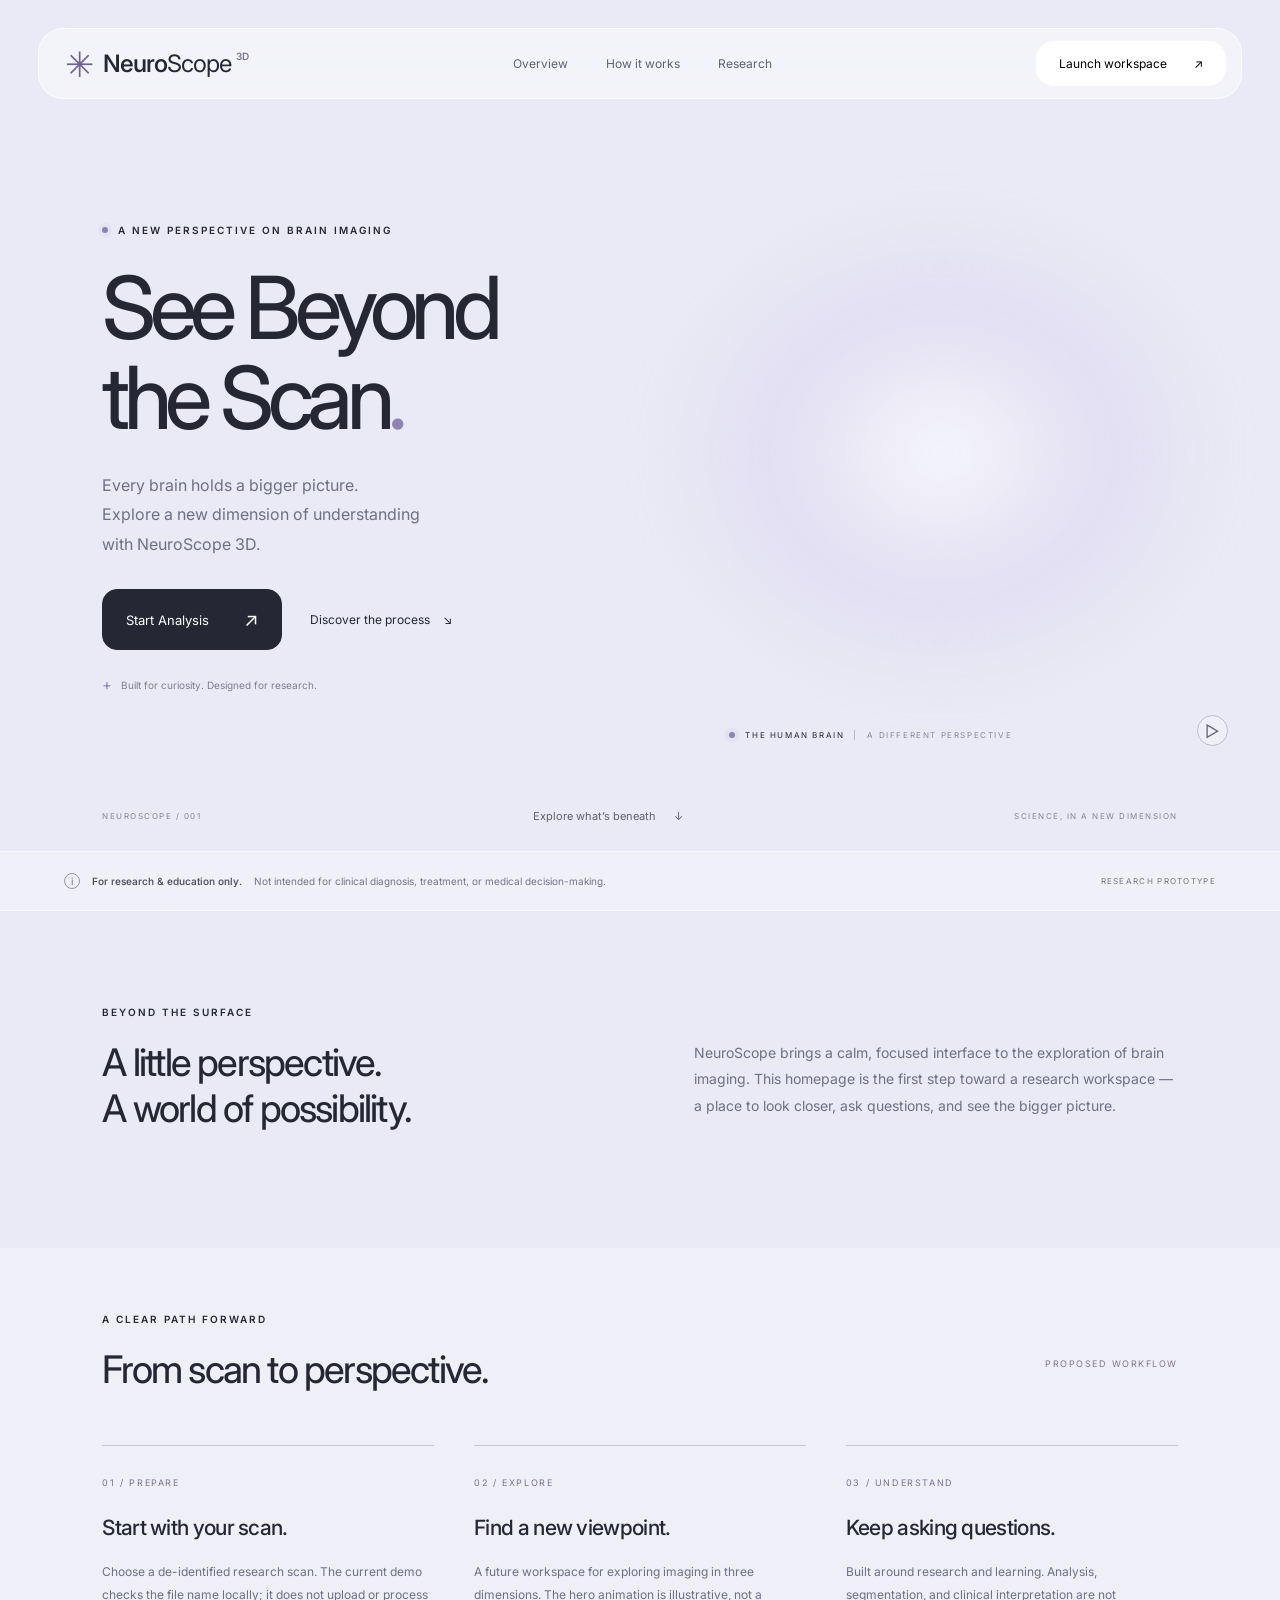
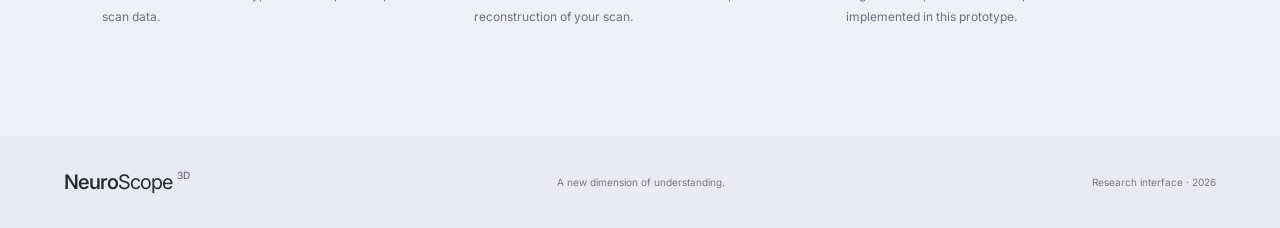
==== neuroscope/index.html @ 4d8c2d8d "Add files via upload" ====
<!doctype html>
<html lang="en">
<head><meta charset="utf-8"><meta name="viewport" content="width=device-width,initial-scale=1"><meta name="theme-color" content="#e9eaf5"><meta name="description" content="NeuroScope 3D — a new perspective on brain imaging. Research interface prototype."><title>NeuroScope 3D — See Beyond the Scan.</title><link rel="stylesheet" href="styles.css"></head>
<body>
<a class="skip" href="#main">Skip to content</a>
<header class="navbar"><a class="brand" href="#" aria-label="NeuroScope 3D home"><span class="brand-icon">✳</span>Neuro<span>Scope</span><sup>3D</sup></a><button class="menu" aria-expanded="false" aria-controls="navigation">Menu <span>☰</span></button><nav id="navigation" aria-label="Main navigation"><a href="#about">Overview</a><a href="#workflow">How it works</a><a href="#research">Research</a></nav><button class="nav-cta" data-start>Launch workspace <span>↗</span></button></header>
<main id="main">
<section class="hero" aria-labelledby="hero-title">
<div class="hero-copy"><div class="eyebrow"><span class="dot"></span> A NEW PERSPECTIVE ON BRAIN IMAGING</div><h1 id="hero-title">See Beyond<br>the Scan<span class="period">.</span></h1><p>Every brain holds a bigger picture.<br>Explore a new dimension of understanding<br class="desktop"> with NeuroScope 3D.</p><div class="actions"><button class="primary" data-start>Start Analysis <span>↗</span></button><a class="text-link" href="#workflow">Discover the process <span>↘</span></a></div><div class="hero-note"><span class="mini-cross">+</span> Built for curiosity. Designed for research.</div></div>
<div class="brain-stage"><div class="halo"></div><video id="brain" autoplay muted loop playsinline preload="auto" aria-label="Animated translucent anatomical brain visualization"><source src="assets/brain-cropped.mp4" type="video/mp4"></video><div class="visual-label"><span class="dot"></span> THE HUMAN BRAIN <span class="label-muted">A DIFFERENT PERSPECTIVE</span></div><button id="motion" class="motion" aria-label="Pause brain animation">Ⅱ</button><p id="video-error" hidden>Brain visualization unavailable.</p></div>
<div class="hero-bottom"><span>NEUROSCOPE / 001</span><a href="#about">Explore what’s beneath <span>↓</span></a><span>SCIENCE, IN A NEW DIMENSION</span></div>
</section>
<aside class="disclaimer" id="research"><span class="info">i</span><strong>For research & education only.</strong><span>Not intended for clinical diagnosis, treatment, or medical decision-making.</span><span class="research-tag">RESEARCH PROTOTYPE</span></aside>
<section class="about section" id="about"><div><div class="eyebrow">BEYOND THE SURFACE</div><h2>A little perspective.<br>A world of possibility.</h2></div><p>NeuroScope brings a calm, focused interface to the exploration of brain imaging. This homepage is the first step toward a research workspace — a place to look closer, ask questions, and see the bigger picture.</p></section>
<section class="section workflow" id="workflow"><div class="section-heading"><div><div class="eyebrow">A CLEAR PATH FORWARD</div><h2>From scan to perspective.</h2></div><span class="prototype-label">PROPOSED WORKFLOW</span></div><div class="steps"><article><span>01 / PREPARE</span><h3>Start with your scan.</h3><p>Choose a de-identified research scan. The current demo checks the file name locally; it does not upload or process scan data.</p></article><article><span>02 / EXPLORE</span><h3>Find a new viewpoint.</h3><p>A future workspace for exploring imaging in three dimensions. The hero animation is illustrative, not a reconstruction of your scan.</p></article><article><span>03 / UNDERSTAND</span><h3>Keep asking questions.</h3><p>Built around research and learning. Analysis, segmentation, and clinical interpretation are not implemented in this prototype.</p></article></div></section>
</main><footer><a class="brand" href="#">Neuro<span>Scope</span><sup>3D</sup></a><span>A new dimension of understanding.</span><span>Research interface · 2026</span></footer>
<dialog id="workspace" aria-labelledby="dialog-title"><button class="close" aria-label="Close workspace">×</button><div class="eyebrow">RESEARCH WORKSPACE / PREVIEW</div><h2 id="dialog-title">Begin with a new perspective.</h2><p>This is an interface demo. Files stay on your device. No scan analysis or medical results are generated.</p><label class="file-zone" for="scan"><span class="upload-icon">↑</span><strong>Choose a research scan</strong><span>NIfTI (.nii, .nii.gz) or DICOM (.dcm)</span><input id="scan" type="file" accept=".nii,.gz,.dcm"></label><p id="file-status" role="status">Use de-identified research data only.</p><button class="primary done">Back to exploring <span>↗</span></button></dialog>
<script src="app.js"></script></body></html>
---- neuroscope/styles.css ----
@import url('https://fonts.googleapis.com/css2?family=Inter:wght@400;450;500;550;600;650;700&display=swap');
:root{font-family:Inter,Arial,sans-serif;color:#252735;background:#e9eaf5;font-synthesis:none;--ink:#252735;--muted:#6e7084;--purple:#7770af}*{box-sizing:border-box}html{scroll-behavior:smooth;scroll-padding-top:110px}body{margin:0}button,a,input{-webkit-tap-highlight-color:transparent}button,a{touch-action:manipulation}a{color:inherit;text-decoration:none}button{font:inherit;cursor:pointer}button:focus-visible,a:focus-visible,input:focus-visible{outline:3px solid #7465ba;outline-offset:5px}.navbar{position:relative;z-index:3;margin:28px 3%;padding:12px 15px 12px 26px;border:1px solid #ffffffb3;border-radius:25px;display:flex;align-items:center;gap:25px;background:#ffffff70;backdrop-filter:blur(20px)}.brand{display:flex;align-items:center;font-size:24px;font-weight:550;letter-spacing:-1px;white-space:nowrap}.brand>span:not(.brand-icon){font-weight:400}.brand sup{font-size:10px;letter-spacing:0;margin:-15px 0 0 5px;color:#77708e}.brand-icon{font-size:35px;margin-right:10px;font-weight:400;color:#70658f}.navbar nav{display:flex;gap:38px;margin:auto;font-size:12px;color:#606172}.navbar nav a:hover,.text-link:hover{color:#6c55b0}.nav-cta{background:#fff;border:0;padding:15px 23px;border-radius:18px;font-size:12px}.nav-cta span{margin-left:24px}.menu{display:none}.hero{min-height:650px;height:calc(100svh - 176px);max-height:950px;position:relative;display:flex;align-items:center;padding:0 8%;isolation:isolate;overflow:hidden}.hero-copy{width:53%;position:relative;z-index:2;padding-bottom:60px;pointer-events:none}.hero-copy a,.hero-copy button{pointer-events:auto}.eyebrow{font-size:10px;font-weight:600;letter-spacing:2px;display:flex;align-items:center;gap:10px}.dot{width:6px;height:6px;display:inline-block;flex-shrink:0;background:#8b82b4;border-radius:50%;box-shadow:0 0 0 4px #9386bd12}h1{font-weight:450;font-size:clamp(60px,6.8vw,112px);letter-spacing:-.075em;line-height:1.04;margin:27px 0}.period{color:#8f83b3}.hero-copy>p{font-size:16px;line-height:1.85;color:var(--muted);margin:0 0 30px}.actions{display:flex;align-items:center;gap:28px}.primary{display:inline-flex;justify-content:space-between;align-items:center;gap:35px;background:var(--ink);color:#fff;border:1px solid var(--ink);border-radius:15px;padding:18px 23px;font-size:13px;transition:transform .2s,background .2s}.primary:hover{background:#49415d;transform:translateY(-2px)}.primary span{font-size:19px}.text-link{font-size:12px}.text-link span{margin-left:10px}.hero-note{display:flex;gap:9px;align-items:center;margin-top:25px;font-size:10px;color:#7e7d91}.mini-cross{color:#8e83b1;font-size:15px}.brain-stage{position:absolute;right:-3%;top:0;width:59%;height:90%;display:grid;place-items:center;z-index:0}.halo{position:absolute;width:75%;height:75%;border-radius:50%;background:radial-gradient(ellipse,#fff9 0,#d7ccef66 42%,transparent 70%);filter:blur(25px)}video{position:relative;width:100%;height:100%;object-fit:contain;mix-blend-mode:multiply;mask-image:radial-gradient(ellipse,black 45%,#000e 62%,transparent 76%)}.visual-label{position:absolute;bottom:6%;left:22%;display:flex;align-items:center;gap:10px;font-size:8px;letter-spacing:1.6px}.label-muted{color:#8a879d;border-left:1px solid #bcb8cd;padding-left:12px}.motion{position:absolute;right:12%;bottom:5%;border:1px solid #bdb9cf;border-radius:50%;width:31px;height:31px;background:#ffffff45;color:#656175}.hero-bottom{position:absolute;bottom:28px;left:8%;right:8%;display:flex;align-items:center;justify-content:space-between;font-size:8px;letter-spacing:1.5px;color:#858397}.hero-bottom a{letter-spacing:0;font-size:11px;color:#626071}.hero-bottom a span{margin-left:15px}.disclaimer{display:flex;justify-content:center;align-items:center;gap:12px;background:#ffffff48;border-top:1px solid #fff9;border-bottom:1px solid #ffffff70;padding:21px 5%;font-size:10px;color:#777486}.disclaimer strong{font-weight:550;color:#504d62}.info{border:1px solid #9a95ac;width:16px;height:16px;border-radius:50%;display:grid;place-items:center;font-size:10px}.research-tag{font-size:8px;letter-spacing:1.3px;margin-left:auto}.section{padding:95px 8%;scroll-margin-top:15px}.about{display:grid;grid-template-columns:1fr 1fr;gap:10%;align-items:center}.section h2{font-size:38px;font-weight:450;line-height:1.2;letter-spacing:-1.8px;margin:22px 0}.section p{font-size:14px;line-height:1.9;color:var(--muted);max-width:490px}.workflow{background:#ffffff38;padding-top:65px}.section-heading{display:flex;align-items:center;justify-content:space-between}.prototype-label{font-size:9px;letter-spacing:1.5px;color:#81768e}.steps{display:grid;grid-template-columns:repeat(3,1fr);gap:40px;margin-top:30px}.steps article{border-top:1px solid #c9c6d7;padding-top:24px}.steps article>span{font-size:9px;letter-spacing:1.6px;color:#7b718f}.steps h3{font-weight:500;font-size:21px;letter-spacing:-.7px;margin-top:25px}.steps p{font-size:12px}footer{padding:34px 5%;display:flex;align-items:center;justify-content:space-between;color:#7b768b;font-size:10px}footer .brand{font-size:20px;color:var(--ink)}dialog{width:min(520px,90vw);padding:42px;border:1px solid white;border-radius:25px;background:#f0eff7;color:var(--ink);box-shadow:0 30px 120px #28203840}dialog::backdrop{background:#29233760;backdrop-filter:blur(8px)}dialog h2{font-size:34px;font-weight:450;letter-spacing:-1.5px}dialog p{font-size:13px;line-height:1.7;color:var(--muted)}.close{position:absolute;right:16px;top:12px;background:none;border:0;font-size:26px;color:var(--muted)}.file-zone{border:1px dashed #a8a0bc;border-radius:15px;padding:24px 15px;display:flex;align-items:center;flex-direction:column;gap:10px;font-size:12px;cursor:pointer;background:#ffffff50}.file-zone>span{font-size:10px;color:var(--muted)}.file-zone .upload-icon{font-size:28px}.file-zone input{max-width:100%;font-size:11px;margin-top:12px}.done{margin-top:12px}.skip{position:absolute;top:-100px;left:20px;z-index:10;background:white;padding:15px}.skip:focus{top:15px}
@media(min-width:1600px){.hero-copy{max-width:750px}}@media(max-width:1000px){.navbar nav{gap:20px}.hero{padding:0 6%;min-height:610px}.hero-copy{width:60%}h1{font-size:72px}.brain-stage{right:-15%;width:70%;opacity:.85}.actions{gap:16px}.research-tag{display:none}.hero-bottom{left:6%;right:6%}.visual-label{left:30%}.label-muted{display:none}}
@media(max-width:700px){.navbar{margin:16px 5%;padding:10px 17px;border-radius:20px;flex-wrap:wrap;gap:0}.brand{font-size:21px}.brand-icon{font-size:28px}.nav-cta{display:none}.menu{display:flex;gap:14px;margin-left:auto;background:none;border:0;font-size:12px;padding:10px 0}.navbar nav{display:none;width:100%;padding:23px 0 10px;justify-content:space-between}.navbar nav.open{display:flex}.hero{height:auto;min-height:870px;padding:35px 7% 380px;align-items:flex-start}.hero-copy{width:100%;padding:0}.eyebrow{font-size:8px;letter-spacing:1.5px}h1{font-size:clamp(56px,12vw,82px);margin:24px 0}.hero-copy>p{font-size:14px;line-height:1.8}.primary{padding:15px 20px;font-size:12px}.text-link{font-size:11px}.hero-note{font-size:9px;margin-top:19px}.brain-stage{top:auto;bottom:65px;right:-5%;width:110%;height:365px;opacity:1}.visual-label{bottom:0;left:26%}.motion{bottom:-5px;right:15%}.hero-bottom{bottom:20px}.hero-bottom>span:last-child{display:none}.hero-bottom>span{font-size:7px}.disclaimer{padding:19px 7%;flex-wrap:wrap;justify-content:flex-start;gap:8px;font-size:9px}.disclaimer>span:not(.info):not(.research-tag){width:100%;padding-left:24px;line-height:1.7}.section{padding:60px 7%}.about{grid-template-columns:1fr;gap:5px}.section h2{font-size:32px}.section-heading{display:block}.steps{grid-template-columns:1fr;gap:20px}.steps h3{margin:17px 0 8px}.steps p{margin-bottom:5px}footer{padding:30px 7%;flex-wrap:wrap;gap:22px}footer>span:last-child{width:100%}dialog{padding:35px 25px}dialog h2{font-size:30px}}
@media(prefers-reduced-motion:reduce){html{scroll-behavior:auto}*{transition:none!important}}
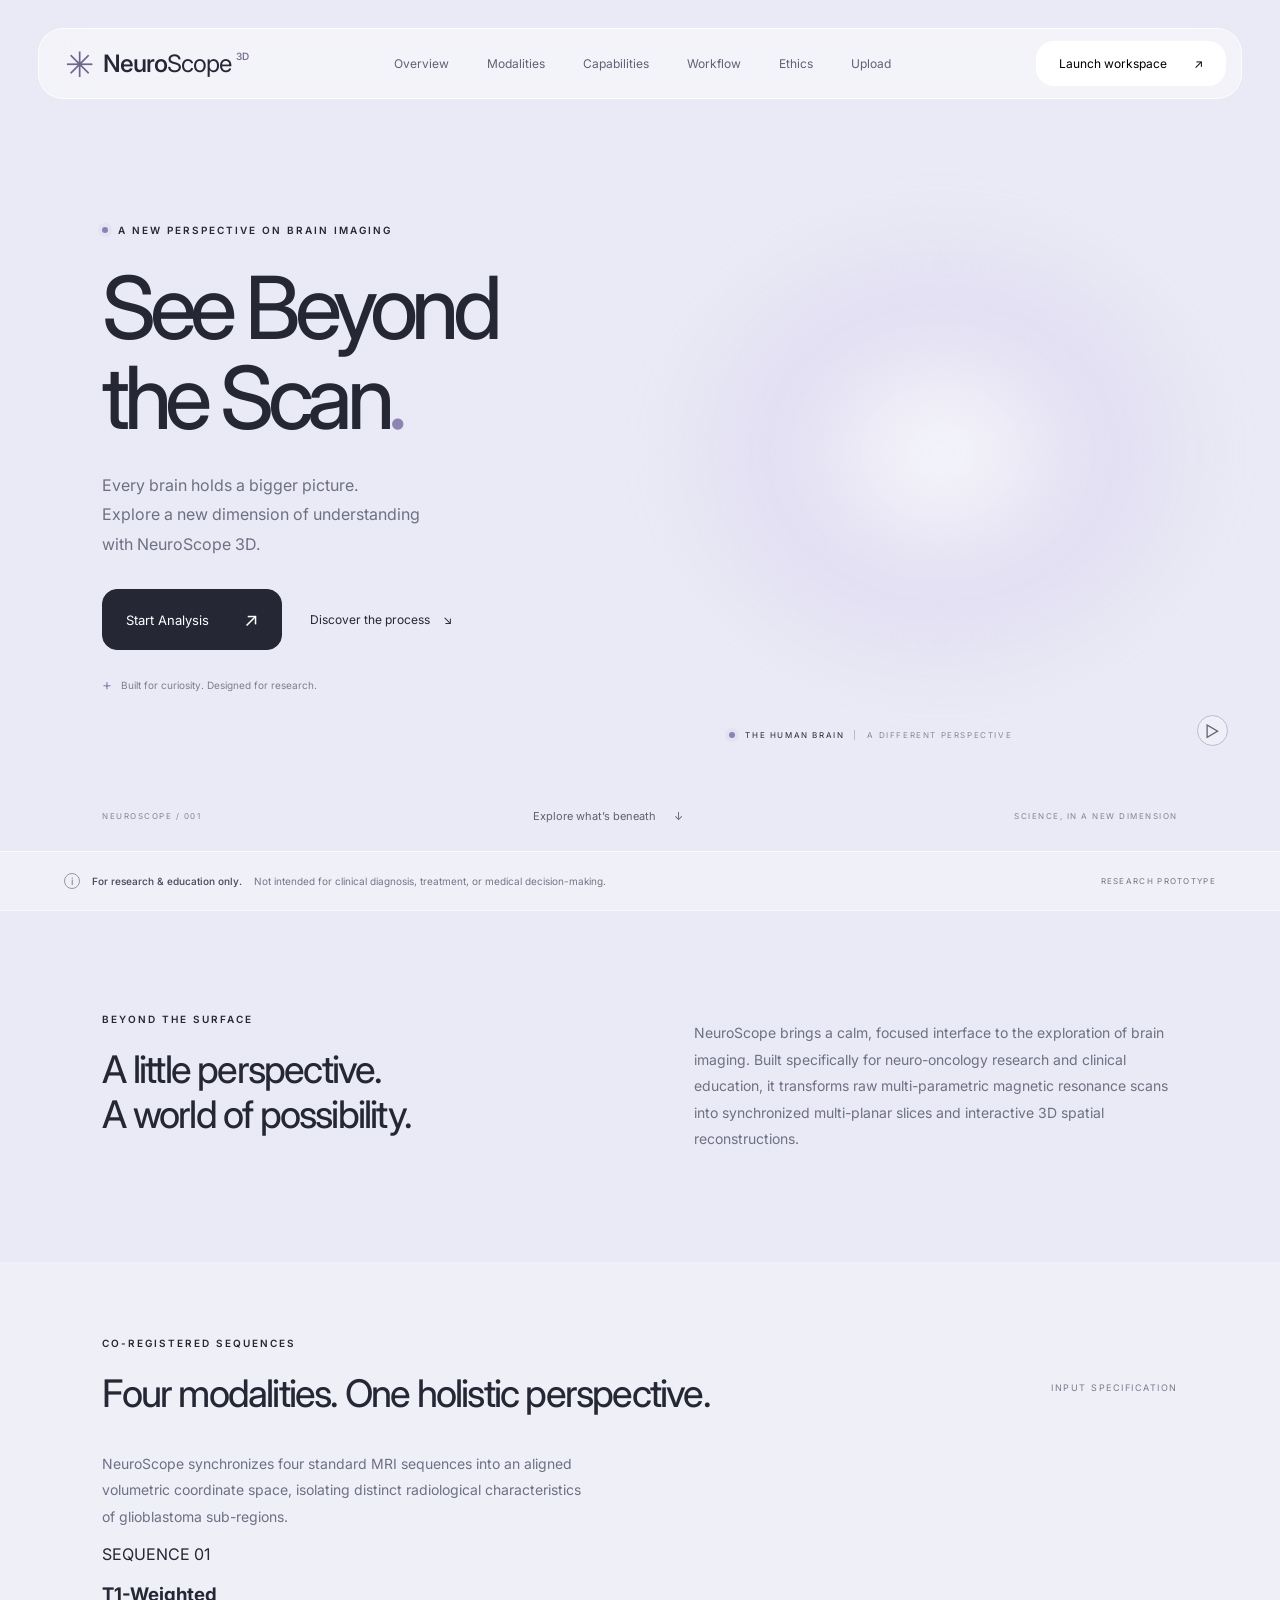
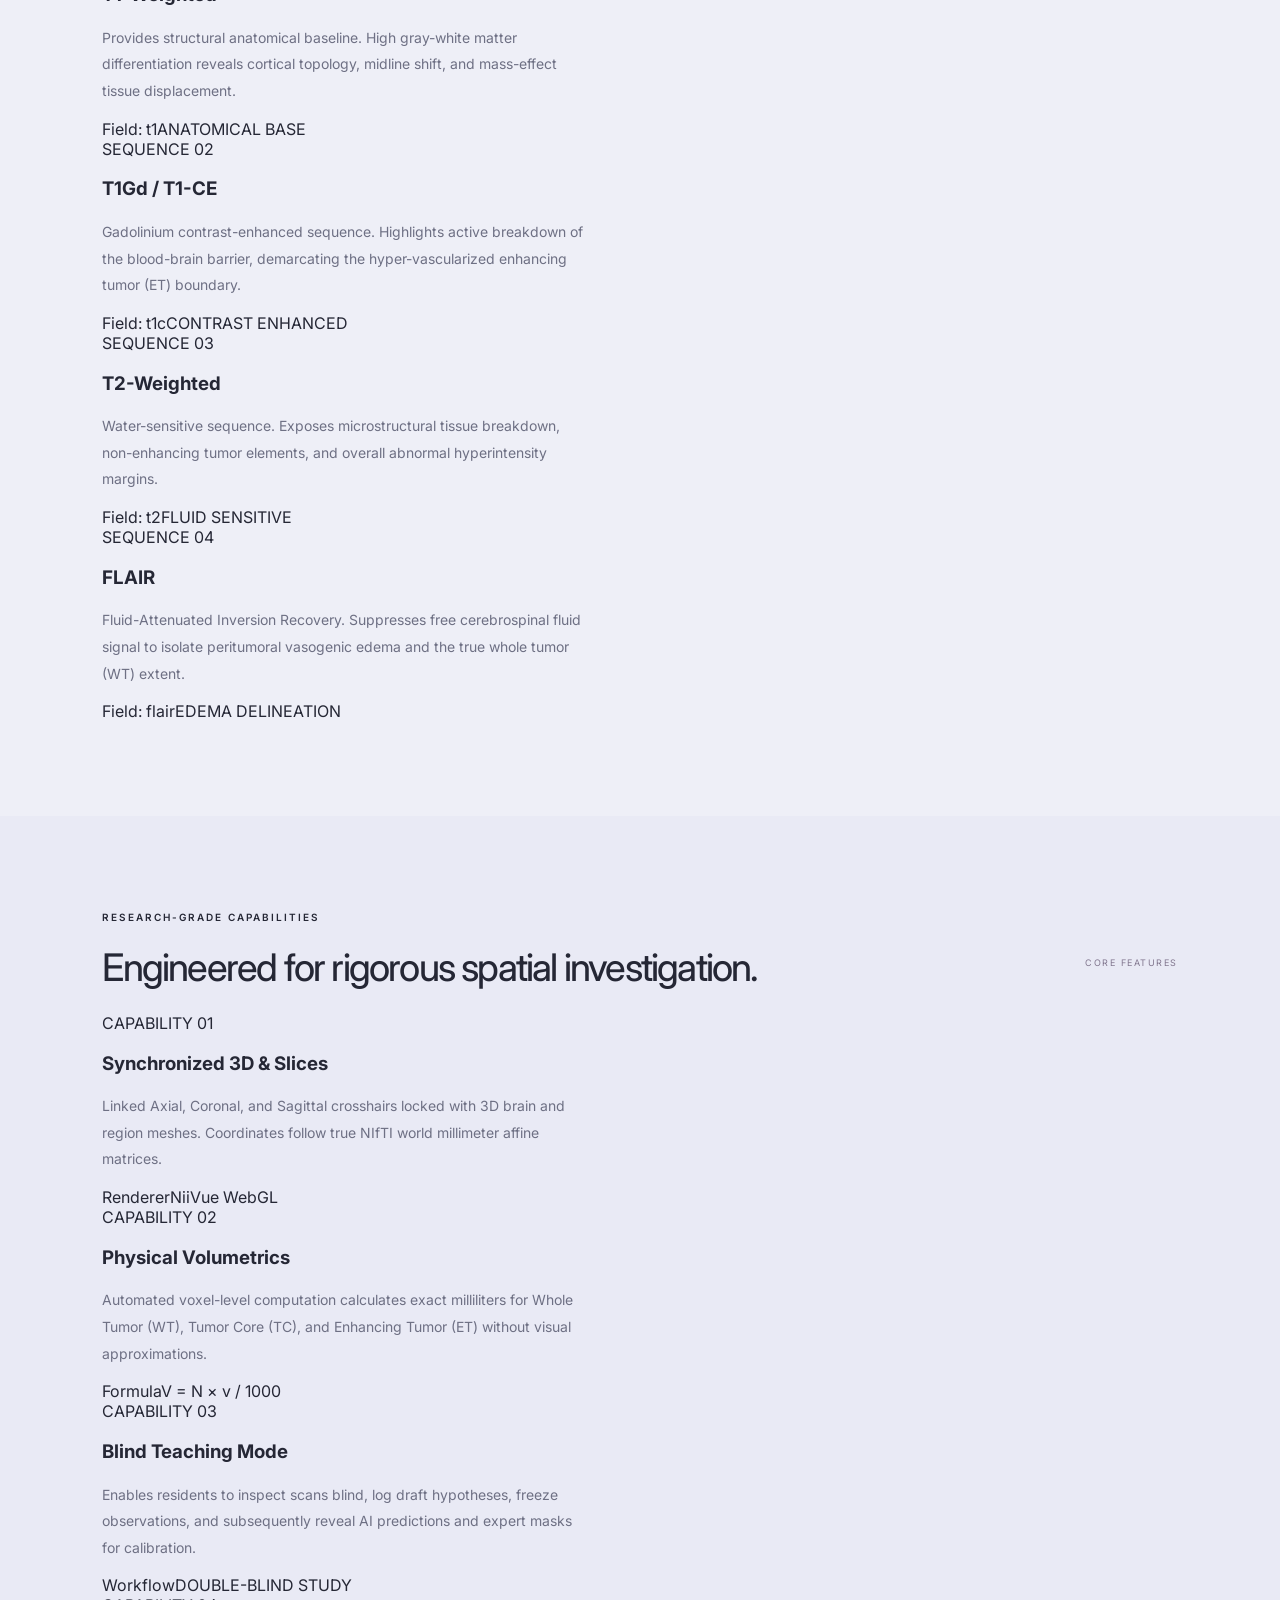
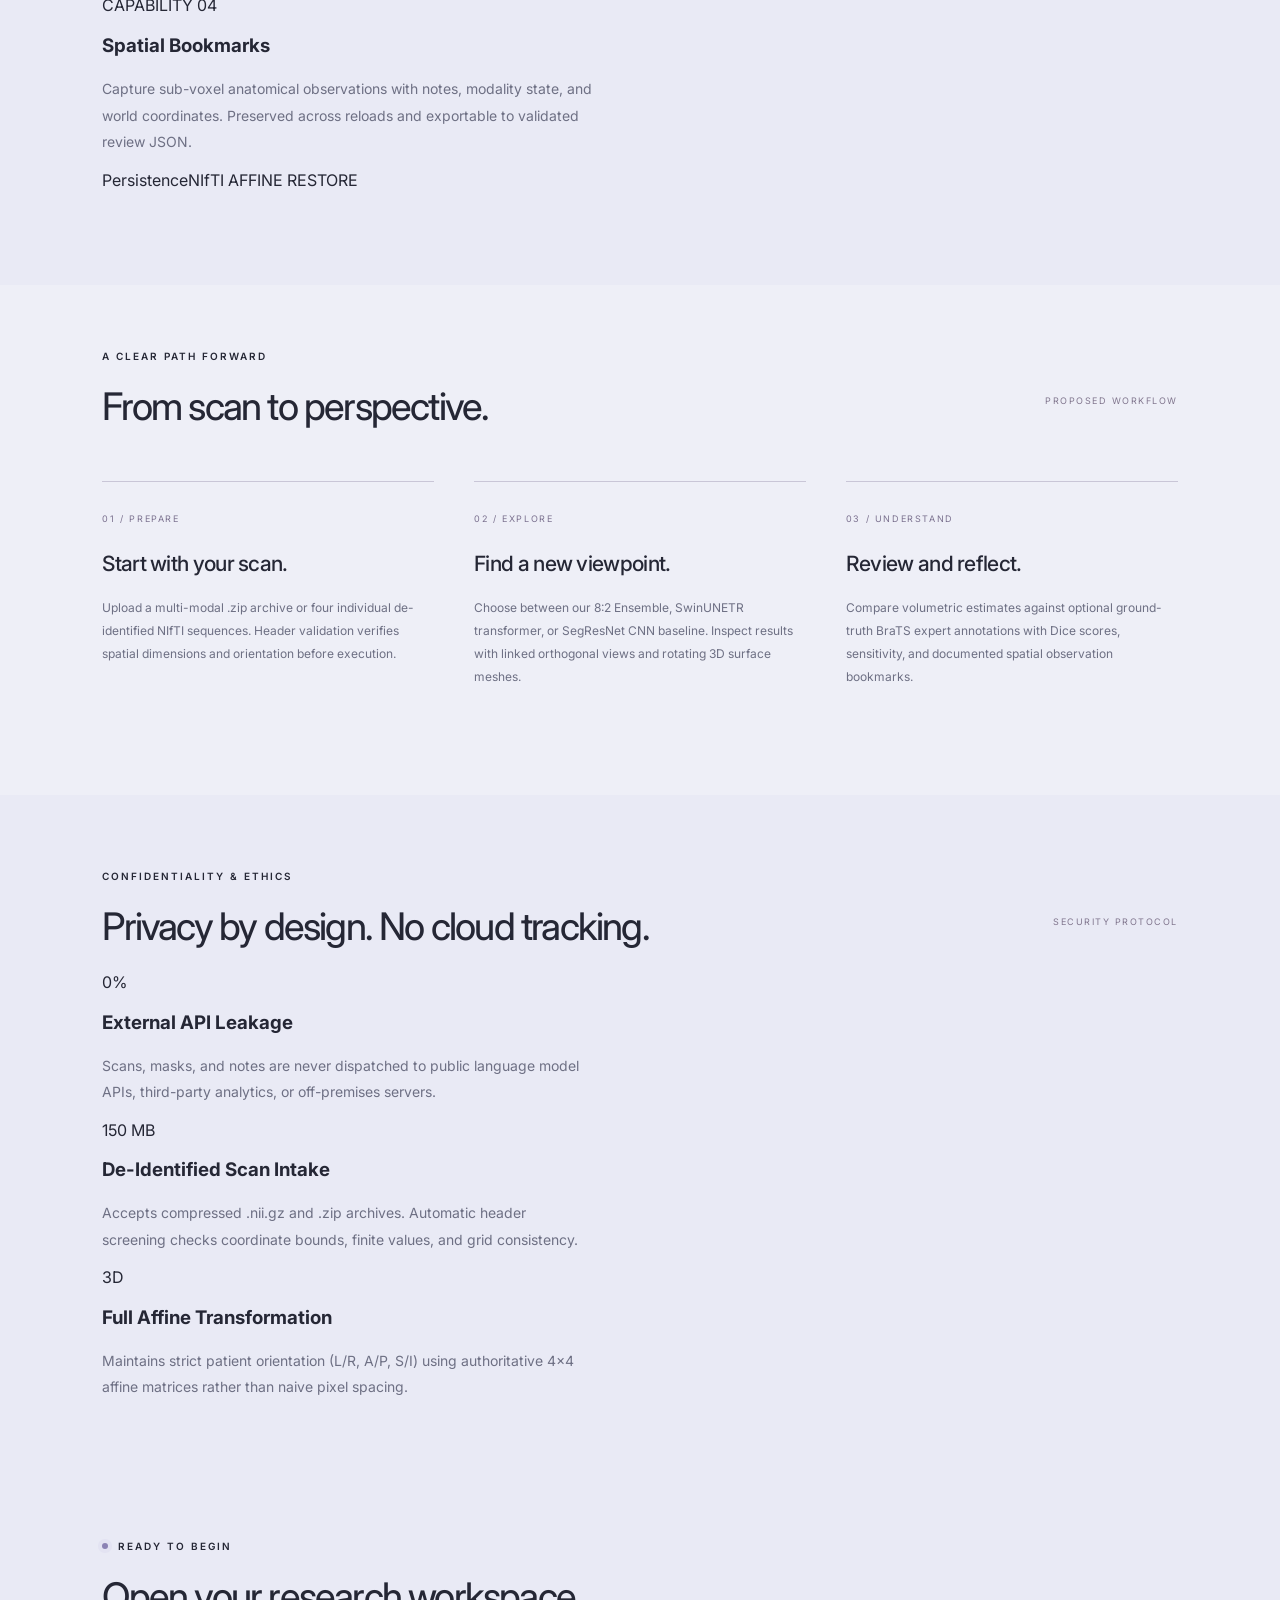
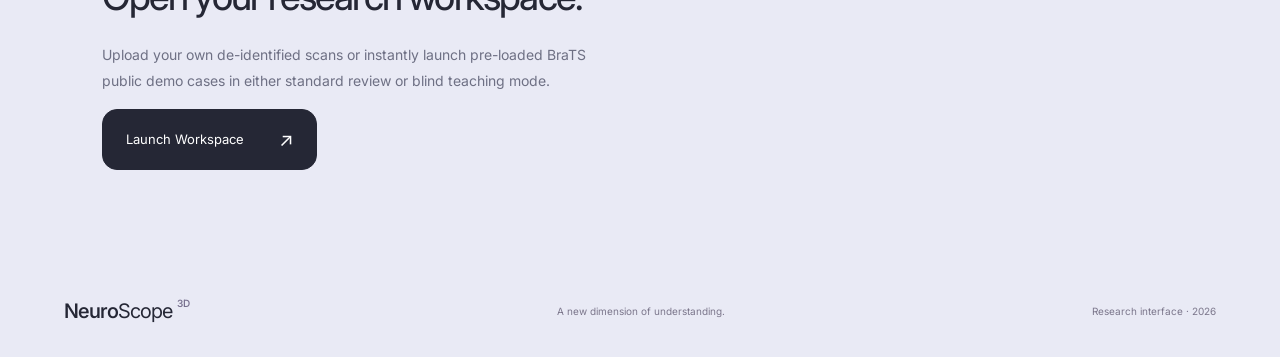
==== commit bd57e388: "Add files via upload" ====
--- a/neuroscope/index.html
+++ b/neuroscope/index.html
@@ -3,7 +3,7 @@
 <head><meta charset="utf-8"><meta name="viewport" content="width=device-width,initial-scale=1"><meta name="theme-color" content="#e9eaf5"><meta name="description" content="NeuroScope 3D — a new perspective on brain imaging. Research interface prototype."><title>NeuroScope 3D — See Beyond the Scan.</title><link rel="stylesheet" href="styles.css"></head>
 <body>
 <a class="skip" href="#main">Skip to content</a>
-<header class="navbar"><a class="brand" href="#" aria-label="NeuroScope 3D home"><span class="brand-icon">✳</span>Neuro<span>Scope</span><sup>3D</sup></a><button class="menu" aria-expanded="false" aria-controls="navigation">Menu <span>☰</span></button><nav id="navigation" aria-label="Main navigation"><a href="#about">Overview</a><a href="#workflow">How it works</a><a href="#research">Research</a></nav><button class="nav-cta" data-start>Launch workspace <span>↗</span></button></header>
+<header class="navbar"><a class="brand" href="#" aria-label="NeuroScope 3D home"><span class="brand-icon">✳</span>Neuro<span>Scope</span><sup>3D</sup></a><button class="menu" aria-expanded="false" aria-controls="navigation">Menu <span>☰</span></button><nav id="navigation" aria-label="Main navigation"><a href="#about">Overview</a><a href="#modalities">Modalities</a><a href="#capabilities">Capabilities</a><a href="#workflow">Workflow</a><a href="#standards">Ethics</a><a href="upload.html">Upload</a></nav><button class="nav-cta" data-start>Launch workspace <span>↗</span></button></header>
 <main id="main">
 <section class="hero" aria-labelledby="hero-title">
 <div class="hero-copy"><div class="eyebrow"><span class="dot"></span> A NEW PERSPECTIVE ON BRAIN IMAGING</div><h1 id="hero-title">See Beyond<br>the Scan<span class="period">.</span></h1><p>Every brain holds a bigger picture.<br>Explore a new dimension of understanding<br class="desktop"> with NeuroScope 3D.</p><div class="actions"><button class="primary" data-start>Start Analysis <span>↗</span></button><a class="text-link" href="#workflow">Discover the process <span>↘</span></a></div><div class="hero-note"><span class="mini-cross">+</span> Built for curiosity. Designed for research.</div></div>
@@ -11,8 +11,122 @@
 <div class="hero-bottom"><span>NEUROSCOPE / 001</span><a href="#about">Explore what’s beneath <span>↓</span></a><span>SCIENCE, IN A NEW DIMENSION</span></div>
 </section>
 <aside class="disclaimer" id="research"><span class="info">i</span><strong>For research & education only.</strong><span>Not intended for clinical diagnosis, treatment, or medical decision-making.</span><span class="research-tag">RESEARCH PROTOTYPE</span></aside>
-<section class="about section" id="about"><div><div class="eyebrow">BEYOND THE SURFACE</div><h2>A little perspective.<br>A world of possibility.</h2></div><p>NeuroScope brings a calm, focused interface to the exploration of brain imaging. This homepage is the first step toward a research workspace — a place to look closer, ask questions, and see the bigger picture.</p></section>
-<section class="section workflow" id="workflow"><div class="section-heading"><div><div class="eyebrow">A CLEAR PATH FORWARD</div><h2>From scan to perspective.</h2></div><span class="prototype-label">PROPOSED WORKFLOW</span></div><div class="steps"><article><span>01 / PREPARE</span><h3>Start with your scan.</h3><p>Choose a de-identified research scan. The current demo checks the file name locally; it does not upload or process scan data.</p></article><article><span>02 / EXPLORE</span><h3>Find a new viewpoint.</h3><p>A future workspace for exploring imaging in three dimensions. The hero animation is illustrative, not a reconstruction of your scan.</p></article><article><span>03 / UNDERSTAND</span><h3>Keep asking questions.</h3><p>Built around research and learning. Analysis, segmentation, and clinical interpretation are not implemented in this prototype.</p></article></div></section>
+
+<section class="about section" id="about">
+<div><div class="eyebrow">BEYOND THE SURFACE</div><h2>A little perspective.<br>A world of possibility.</h2></div>
+<p>NeuroScope brings a calm, focused interface to the exploration of brain imaging. Built specifically for neuro-oncology research and clinical education, it transforms raw multi-parametric magnetic resonance scans into synchronized multi-planar slices and interactive 3D spatial reconstructions.</p>
+</section>
+
+<!-- Modalities Matrix -->
+<section class="section" id="modalities" style="background:#ffffff38;padding-top:75px">
+<div class="section-heading">
+<div><div class="eyebrow">CO-REGISTERED SEQUENCES</div><h2>Four modalities. One holistic perspective.</h2></div>
+<span class="prototype-label">INPUT SPECIFICATION</span>
+</div>
+<p style="margin-top:12px">NeuroScope synchronizes four standard MRI sequences into an aligned volumetric coordinate space, isolating distinct radiological characteristics of glioblastoma sub-regions.</p>
+<div class="grid-4">
+<article class="feature-card">
+<span class="card-tag">SEQUENCE 01</span>
+<h3>T1-Weighted</h3>
+<p>Provides structural anatomical baseline. High gray-white matter differentiation reveals cortical topology, midline shift, and mass-effect tissue displacement.</p>
+<div class="feature-meta"><span>Field: t1</span><span class="badge-subtle">ANATOMICAL BASE</span></div>
+</article>
+<article class="feature-card">
+<span class="card-tag">SEQUENCE 02</span>
+<h3>T1Gd / T1-CE</h3>
+<p>Gadolinium contrast-enhanced sequence. Highlights active breakdown of the blood-brain barrier, demarcating the hyper-vascularized enhancing tumor (ET) boundary.</p>
+<div class="feature-meta"><span>Field: t1c</span><span class="badge-subtle">CONTRAST ENHANCED</span></div>
+</article>
+<article class="feature-card">
+<span class="card-tag">SEQUENCE 03</span>
+<h3>T2-Weighted</h3>
+<p>Water-sensitive sequence. Exposes microstructural tissue breakdown, non-enhancing tumor elements, and overall abnormal hyperintensity margins.</p>
+<div class="feature-meta"><span>Field: t2</span><span class="badge-subtle">FLUID SENSITIVE</span></div>
+</article>
+<article class="feature-card">
+<span class="card-tag">SEQUENCE 04</span>
+<h3>FLAIR</h3>
+<p>Fluid-Attenuated Inversion Recovery. Suppresses free cerebrospinal fluid signal to isolate peritumoral vasogenic edema and the true whole tumor (WT) extent.</p>
+<div class="feature-meta"><span>Field: flair</span><span class="badge-subtle">EDEMA DELINEATION</span></div>
+</article>
+</div>
+</section>
+
+<!-- Core Capabilities -->
+<section class="section" id="capabilities">
+<div class="section-heading">
+<div><div class="eyebrow">RESEARCH-GRADE CAPABILITIES</div><h2>Engineered for rigorous spatial investigation.</h2></div>
+<span class="prototype-label">CORE FEATURES</span>
+</div>
+<div class="grid-4">
+<article class="feature-card">
+<span class="card-tag">CAPABILITY 01</span>
+<h3>Synchronized 3D & Slices</h3>
+<p>Linked Axial, Coronal, and Sagittal crosshairs locked with 3D brain and region meshes. Coordinates follow true NIfTI world millimeter affine matrices.</p>
+<div class="feature-meta"><span>Renderer</span><span class="badge-subtle">NiiVue WebGL</span></div>
+</article>
+<article class="feature-card">
+<span class="card-tag">CAPABILITY 02</span>
+<h3>Physical Volumetrics</h3>
+<p>Automated voxel-level computation calculates exact milliliters for Whole Tumor (WT), Tumor Core (TC), and Enhancing Tumor (ET) without visual approximations.</p>
+<div class="feature-meta"><span>Formula</span><span class="badge-subtle">V = N × v / 1000</span></div>
+</article>
+<article class="feature-card">
+<span class="card-tag">CAPABILITY 03</span>
+<h3>Blind Teaching Mode</h3>
+<p>Enables residents to inspect scans blind, log draft hypotheses, freeze observations, and subsequently reveal AI predictions and expert masks for calibration.</p>
+<div class="feature-meta"><span>Workflow</span><span class="badge-subtle">DOUBLE-BLIND STUDY</span></div>
+</article>
+<article class="feature-card">
+<span class="card-tag">CAPABILITY 04</span>
+<h3>Spatial Bookmarks</h3>
+<p>Capture sub-voxel anatomical observations with notes, modality state, and world coordinates. Preserved across reloads and exportable to validated review JSON.</p>
+<div class="feature-meta"><span>Persistence</span><span class="badge-subtle">NIfTI AFFINE RESTORE</span></div>
+</article>
+</div>
+</section>
+
+<!-- Existing Workflow Section -->
+<section class="section workflow" id="workflow"><div class="section-heading"><div><div class="eyebrow">A CLEAR PATH FORWARD</div><h2>From scan to perspective.</h2></div><span class="prototype-label">PROPOSED WORKFLOW</span></div><div class="steps"><article><span>01 / PREPARE</span><h3>Start with your scan.</h3><p>Upload a multi-modal .zip archive or four individual de-identified NIfTI sequences. Header validation verifies spatial dimensions and orientation before execution.</p></article><article><span>02 / EXPLORE</span><h3>Find a new viewpoint.</h3><p>Choose between our 8:2 Ensemble, SwinUNETR transformer, or SegResNet CNN baseline. Inspect results with linked orthogonal views and rotating 3D surface meshes.</p></article><article><span>03 / UNDERSTAND</span><h3>Review and reflect.</h3><p>Compare volumetric estimates against optional ground-truth BraTS expert annotations with Dice scores, sensitivity, and documented spatial observation bookmarks.</p></article></div></section>
+
+<!-- Research Standards & Ethics -->
+<section class="section" id="standards" style="padding-top:75px">
+<div class="section-heading">
+<div><div class="eyebrow">CONFIDENTIALITY & ETHICS</div><h2>Privacy by design. No cloud tracking.</h2></div>
+<span class="prototype-label">SECURITY PROTOCOL</span>
+</div>
+<div class="specs-grid">
+<div class="spec-item">
+<span class="spec-num">0%</span>
+<h3>External API Leakage</h3>
+<p>Scans, masks, and notes are never dispatched to public language model APIs, third-party analytics, or off-premises servers.</p>
+</div>
+<div class="spec-item">
+<span class="spec-num">150 MB</span>
+<h3>De-Identified Scan Intake</h3>
+<p>Accepts compressed .nii.gz and .zip archives. Automatic header screening checks coordinate bounds, finite values, and grid consistency.</p>
+</div>
+<div class="spec-item">
+<span class="spec-num">3D</span>
+<h3>Full Affine Transformation</h3>
+<p>Maintains strict patient orientation (L/R, A/P, S/I) using authoritative 4×4 affine matrices rather than naive pixel spacing.</p>
+</div>
+</div>
+</section>
+
+<!-- Call to Action Banner -->
+<section class="section" style="padding-top:30px">
+<div class="cta-box">
+<div>
+<div class="eyebrow"><span class="dot"></span> READY TO BEGIN</div>
+<h2>Open your research workspace.</h2>
+<p>Upload your own de-identified scans or instantly launch pre-loaded BraTS public demo cases in either standard review or blind teaching mode.</p>
+</div>
+<div style="display:flex;gap:18px;flex-wrap:wrap">
+<a class="primary" href="upload.html">Launch Workspace <span>↗</span></a>
+</div>
+</div>
+</section>
 </main><footer><a class="brand" href="#">Neuro<span>Scope</span><sup>3D</sup></a><span>A new dimension of understanding.</span><span>Research interface · 2026</span></footer>
 <dialog id="workspace" aria-labelledby="dialog-title"><button class="close" aria-label="Close workspace">×</button><div class="eyebrow">RESEARCH WORKSPACE / PREVIEW</div><h2 id="dialog-title">Begin with a new perspective.</h2><p>This is an interface demo. Files stay on your device. No scan analysis or medical results are generated.</p><label class="file-zone" for="scan"><span class="upload-icon">↑</span><strong>Choose a research scan</strong><span>NIfTI (.nii, .nii.gz) or DICOM (.dcm)</span><input id="scan" type="file" accept=".nii,.gz,.dcm"></label><p id="file-status" role="status">Use de-identified research data only.</p><button class="primary done">Back to exploring <span>↗</span></button></dialog>
 <script src="app.js"></script></body></html>
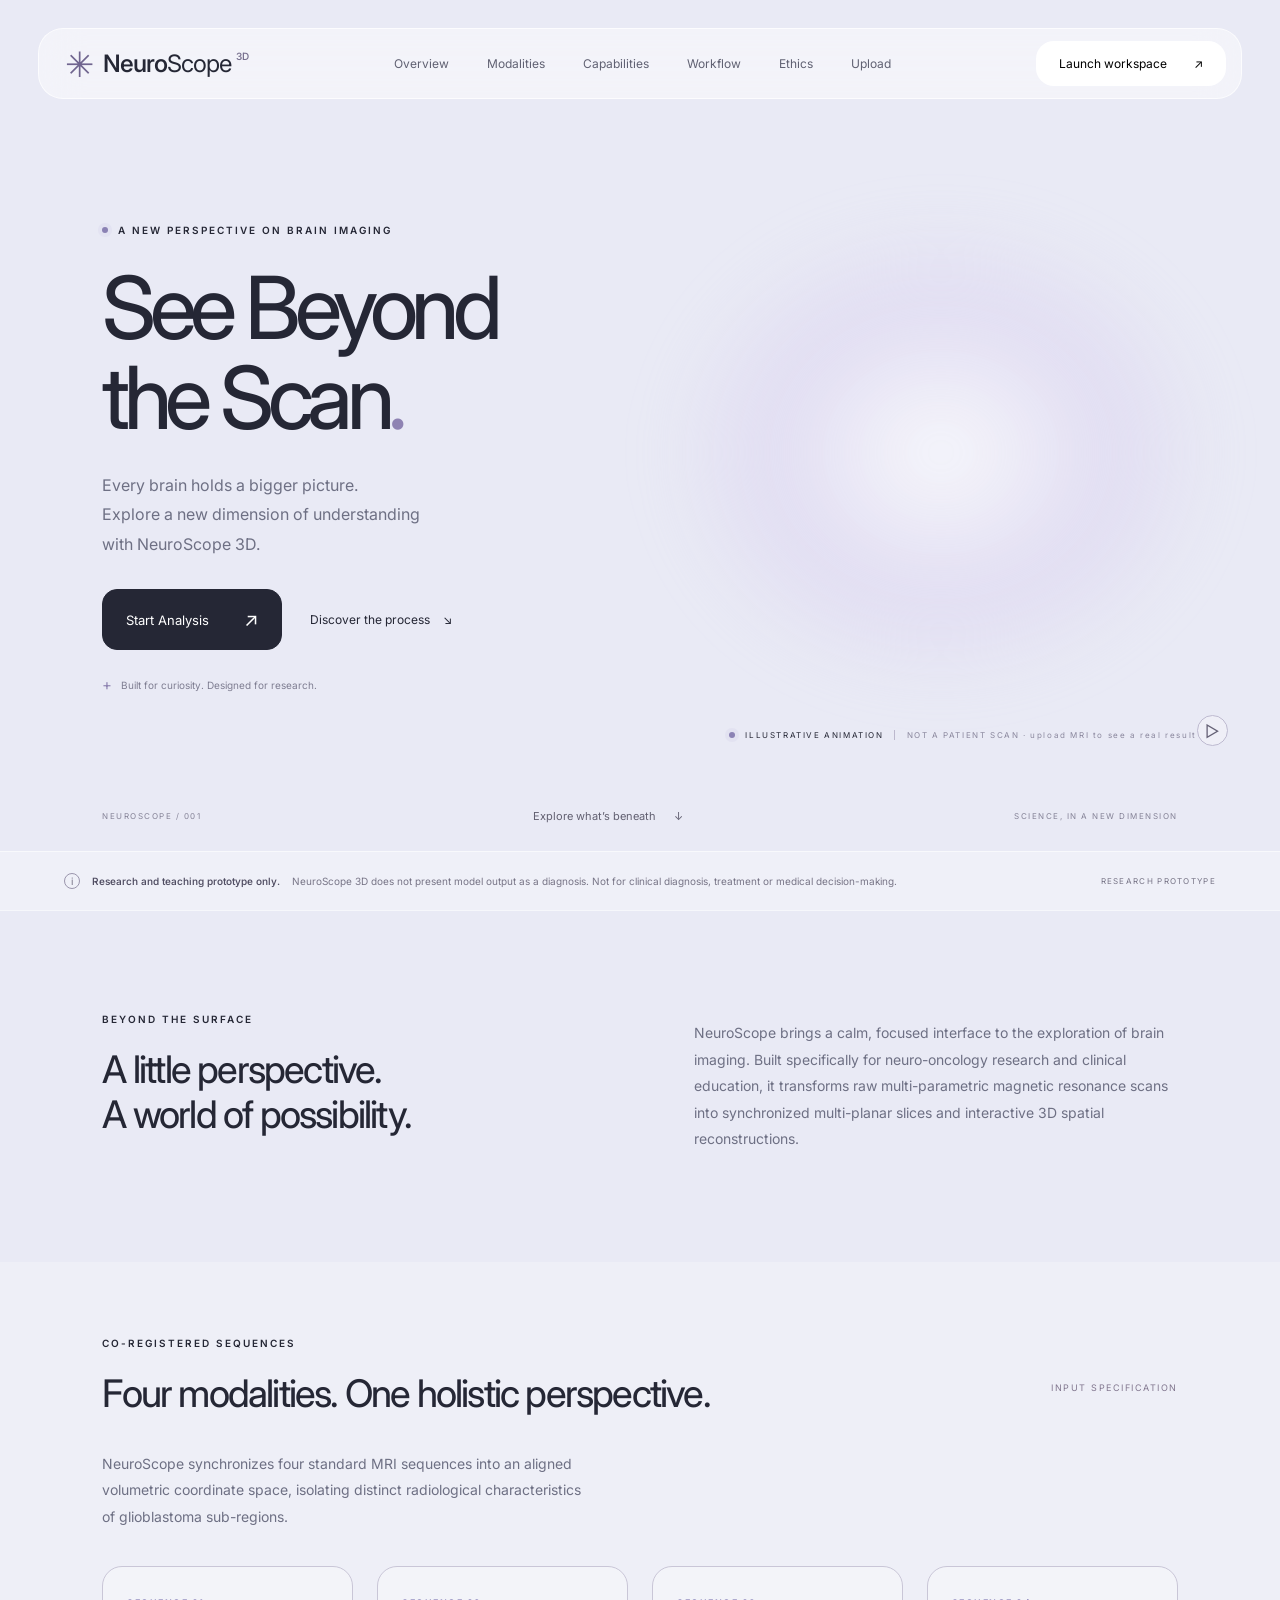
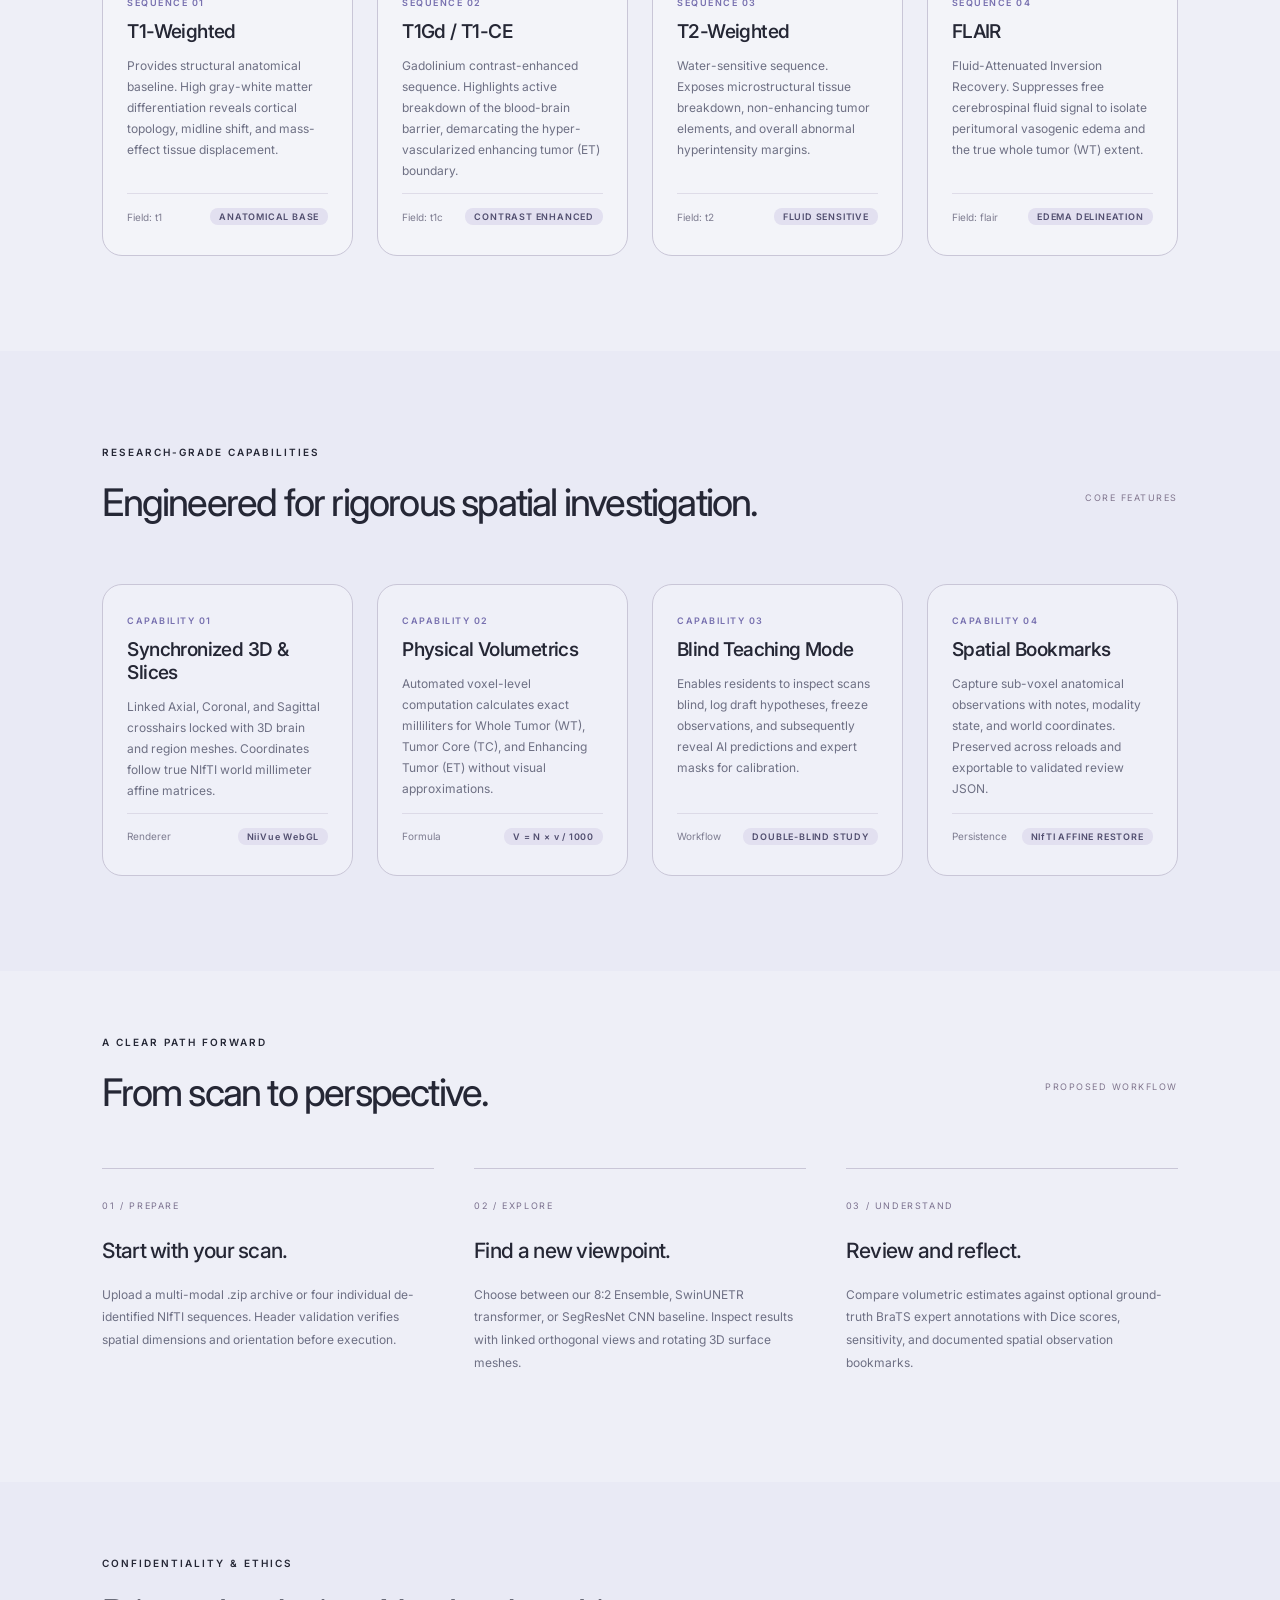
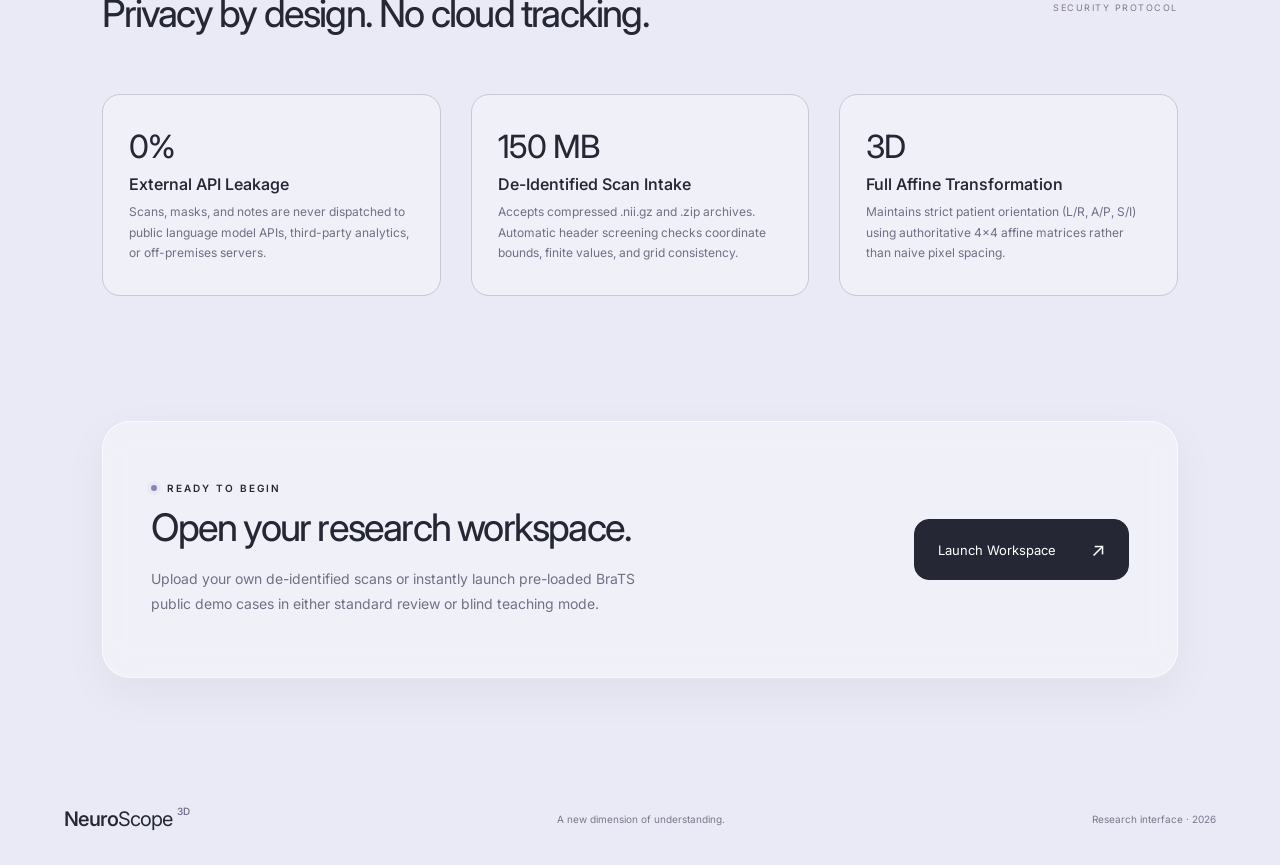
==== commit 621a6c38: "feat(site): serve Atharva's landing + upload pages, wired to the real backend - '/' -> Atharva's lan" ====
--- a/neuroscope/index.html
+++ b/neuroscope/index.html
@@ -7,10 +7,10 @@
 <main id="main">
 <section class="hero" aria-labelledby="hero-title">
 <div class="hero-copy"><div class="eyebrow"><span class="dot"></span> A NEW PERSPECTIVE ON BRAIN IMAGING</div><h1 id="hero-title">See Beyond<br>the Scan<span class="period">.</span></h1><p>Every brain holds a bigger picture.<br>Explore a new dimension of understanding<br class="desktop"> with NeuroScope 3D.</p><div class="actions"><button class="primary" data-start>Start Analysis <span>↗</span></button><a class="text-link" href="#workflow">Discover the process <span>↘</span></a></div><div class="hero-note"><span class="mini-cross">+</span> Built for curiosity. Designed for research.</div></div>
-<div class="brain-stage"><div class="halo"></div><video id="brain" autoplay muted loop playsinline preload="auto" aria-label="Animated translucent anatomical brain visualization"><source src="assets/brain-cropped.mp4" type="video/mp4"></video><div class="visual-label"><span class="dot"></span> THE HUMAN BRAIN <span class="label-muted">A DIFFERENT PERSPECTIVE</span></div><button id="motion" class="motion" aria-label="Pause brain animation">Ⅱ</button><p id="video-error" hidden>Brain visualization unavailable.</p></div>
+<div class="brain-stage"><div class="halo"></div><video id="brain" autoplay muted loop playsinline preload="auto" aria-label="Illustrative brain animation, not a patient scan"><source src="assets/brain-cropped.mp4" type="video/mp4"></video><div class="visual-label"><span class="dot"></span> ILLUSTRATIVE ANIMATION <span class="label-muted">NOT A PATIENT SCAN · upload MRI to see a real result</span></div><button id="motion" class="motion" aria-label="Pause brain animation">Ⅱ</button><p id="video-error" hidden>Brain visualization unavailable.</p></div>
 <div class="hero-bottom"><span>NEUROSCOPE / 001</span><a href="#about">Explore what’s beneath <span>↓</span></a><span>SCIENCE, IN A NEW DIMENSION</span></div>
 </section>
-<aside class="disclaimer" id="research"><span class="info">i</span><strong>For research & education only.</strong><span>Not intended for clinical diagnosis, treatment, or medical decision-making.</span><span class="research-tag">RESEARCH PROTOTYPE</span></aside>
+<aside class="disclaimer" id="research"><span class="info">i</span><strong>Research and teaching prototype only.</strong><span>NeuroScope 3D does not present model output as a diagnosis. Not for clinical diagnosis, treatment or medical decision-making.</span><span class="research-tag">RESEARCH PROTOTYPE</span></aside>
 
 <section class="about section" id="about">
 <div><div class="eyebrow">BEYOND THE SURFACE</div><h2>A little perspective.<br>A world of possibility.</h2></div>
@@ -130,4 +130,4 @@
 </main><footer><a class="brand" href="#">Neuro<span>Scope</span><sup>3D</sup></a><span>A new dimension of understanding.</span><span>Research interface · 2026</span></footer>
 <dialog id="workspace" aria-labelledby="dialog-title"><button class="close" aria-label="Close workspace">×</button><div class="eyebrow">RESEARCH WORKSPACE / PREVIEW</div><h2 id="dialog-title">Begin with a new perspective.</h2><p>This is an interface demo. Files stay on your device. No scan analysis or medical results are generated.</p><label class="file-zone" for="scan"><span class="upload-icon">↑</span><strong>Choose a research scan</strong><span>NIfTI (.nii, .nii.gz) or DICOM (.dcm)</span><input id="scan" type="file" accept=".nii,.gz,.dcm"></label><p id="file-status" role="status">Use de-identified research data only.</p><button class="primary done">Back to exploring <span>↗</span></button></dialog>
 <script src="app.js"></script></body></html>
-
+
--- a/neuroscope/styles.css
+++ b/neuroscope/styles.css
@@ -3,3 +3,23 @@
 @media(min-width:1600px){.hero-copy{max-width:750px}}@media(max-width:1000px){.navbar nav{gap:20px}.hero{padding:0 6%;min-height:610px}.hero-copy{width:60%}h1{font-size:72px}.brain-stage{right:-15%;width:70%;opacity:.85}.actions{gap:16px}.research-tag{display:none}.hero-bottom{left:6%;right:6%}.visual-label{left:30%}.label-muted{display:none}}
 @media(max-width:700px){.navbar{margin:16px 5%;padding:10px 17px;border-radius:20px;flex-wrap:wrap;gap:0}.brand{font-size:21px}.brand-icon{font-size:28px}.nav-cta{display:none}.menu{display:flex;gap:14px;margin-left:auto;background:none;border:0;font-size:12px;padding:10px 0}.navbar nav{display:none;width:100%;padding:23px 0 10px;justify-content:space-between}.navbar nav.open{display:flex}.hero{height:auto;min-height:870px;padding:35px 7% 380px;align-items:flex-start}.hero-copy{width:100%;padding:0}.eyebrow{font-size:8px;letter-spacing:1.5px}h1{font-size:clamp(56px,12vw,82px);margin:24px 0}.hero-copy>p{font-size:14px;line-height:1.8}.primary{padding:15px 20px;font-size:12px}.text-link{font-size:11px}.hero-note{font-size:9px;margin-top:19px}.brain-stage{top:auto;bottom:65px;right:-5%;width:110%;height:365px;opacity:1}.visual-label{bottom:0;left:26%}.motion{bottom:-5px;right:15%}.hero-bottom{bottom:20px}.hero-bottom>span:last-child{display:none}.hero-bottom>span{font-size:7px}.disclaimer{padding:19px 7%;flex-wrap:wrap;justify-content:flex-start;gap:8px;font-size:9px}.disclaimer>span:not(.info):not(.research-tag){width:100%;padding-left:24px;line-height:1.7}.section{padding:60px 7%}.about{grid-template-columns:1fr;gap:5px}.section h2{font-size:32px}.section-heading{display:block}.steps{grid-template-columns:1fr;gap:20px}.steps h3{margin:17px 0 8px}.steps p{margin-bottom:5px}footer{padding:30px 7%;flex-wrap:wrap;gap:22px}footer>span:last-child{width:100%}dialog{padding:35px 25px}dialog h2{font-size:30px}}
 @media(prefers-reduced-motion:reduce){html{scroll-behavior:auto}*{transition:none!important}}
+/* ─── Homepage Expanded Content ─── */
+.grid-4{display:grid;grid-template-columns:repeat(4,1fr);gap:24px;margin-top:36px}
+.feature-card{background:#ffffff45;border:1px solid #c9c6d7;border-radius:20px;padding:30px 24px;display:flex;flex-direction:column;gap:12px;transition:transform .2s,border-color .2s,background .2s}
+.feature-card:hover{transform:translateY(-3px);border-color:#9386bd;background:#ffffff70}
+.card-tag{font-size:9px;letter-spacing:1.5px;font-weight:600;color:var(--purple);display:inline-block}
+.feature-card h3{font-size:19px;font-weight:550;letter-spacing:-.6px;margin:0;color:var(--ink)}
+.feature-card p{font-size:12px;line-height:1.75;color:var(--muted);margin:0}
+.feature-meta{margin-top:auto;padding-top:14px;border-top:1px solid #c9c6d780;display:flex;align-items:center;justify-content:space-between;font-size:10px;color:#7e7d91}
+.badge-subtle{background:#e2e0f0;color:#504d6e;padding:3px 9px;border-radius:8px;font-size:9px;font-weight:600;letter-spacing:.8px}
+.cta-box{background:#ffffff55;border:1px solid #ffffffa0;border-radius:28px;padding:60px 48px;display:flex;align-items:center;justify-content:space-between;gap:40px;backdrop-filter:blur(15px);box-shadow:0 15px 45px #3628520d}
+.cta-box h2{font-size:38px;font-weight:450;letter-spacing:-1.8px;line-height:1.15;margin:12px 0 16px}
+.cta-box p{font-size:14px;line-height:1.8;color:var(--muted);max-width:520px;margin:0}
+.specs-grid{display:grid;grid-template-columns:repeat(3,1fr);gap:30px;margin-top:36px}
+.spec-item{background:#ffffff40;border:1px solid #c9c6d7;border-radius:18px;padding:32px 26px}
+.spec-num{font-size:32px;font-weight:450;letter-spacing:-1px;color:var(--ink);display:block;margin-bottom:8px}
+.spec-item h3{font-size:16px;font-weight:550;margin:0 0 8px;color:var(--ink)}
+.spec-item p{font-size:12px;line-height:1.7;color:var(--muted);margin:0}
+@media(max-width:1000px){.grid-4{grid-template-columns:repeat(2,1fr)}.specs-grid{grid-template-columns:1fr 1fr}.cta-box{flex-direction:column;align-items:flex-start;padding:40px 30px}}
+@media(max-width:700px){.grid-4{grid-template-columns:1fr}.specs-grid{grid-template-columns:1fr}}
+
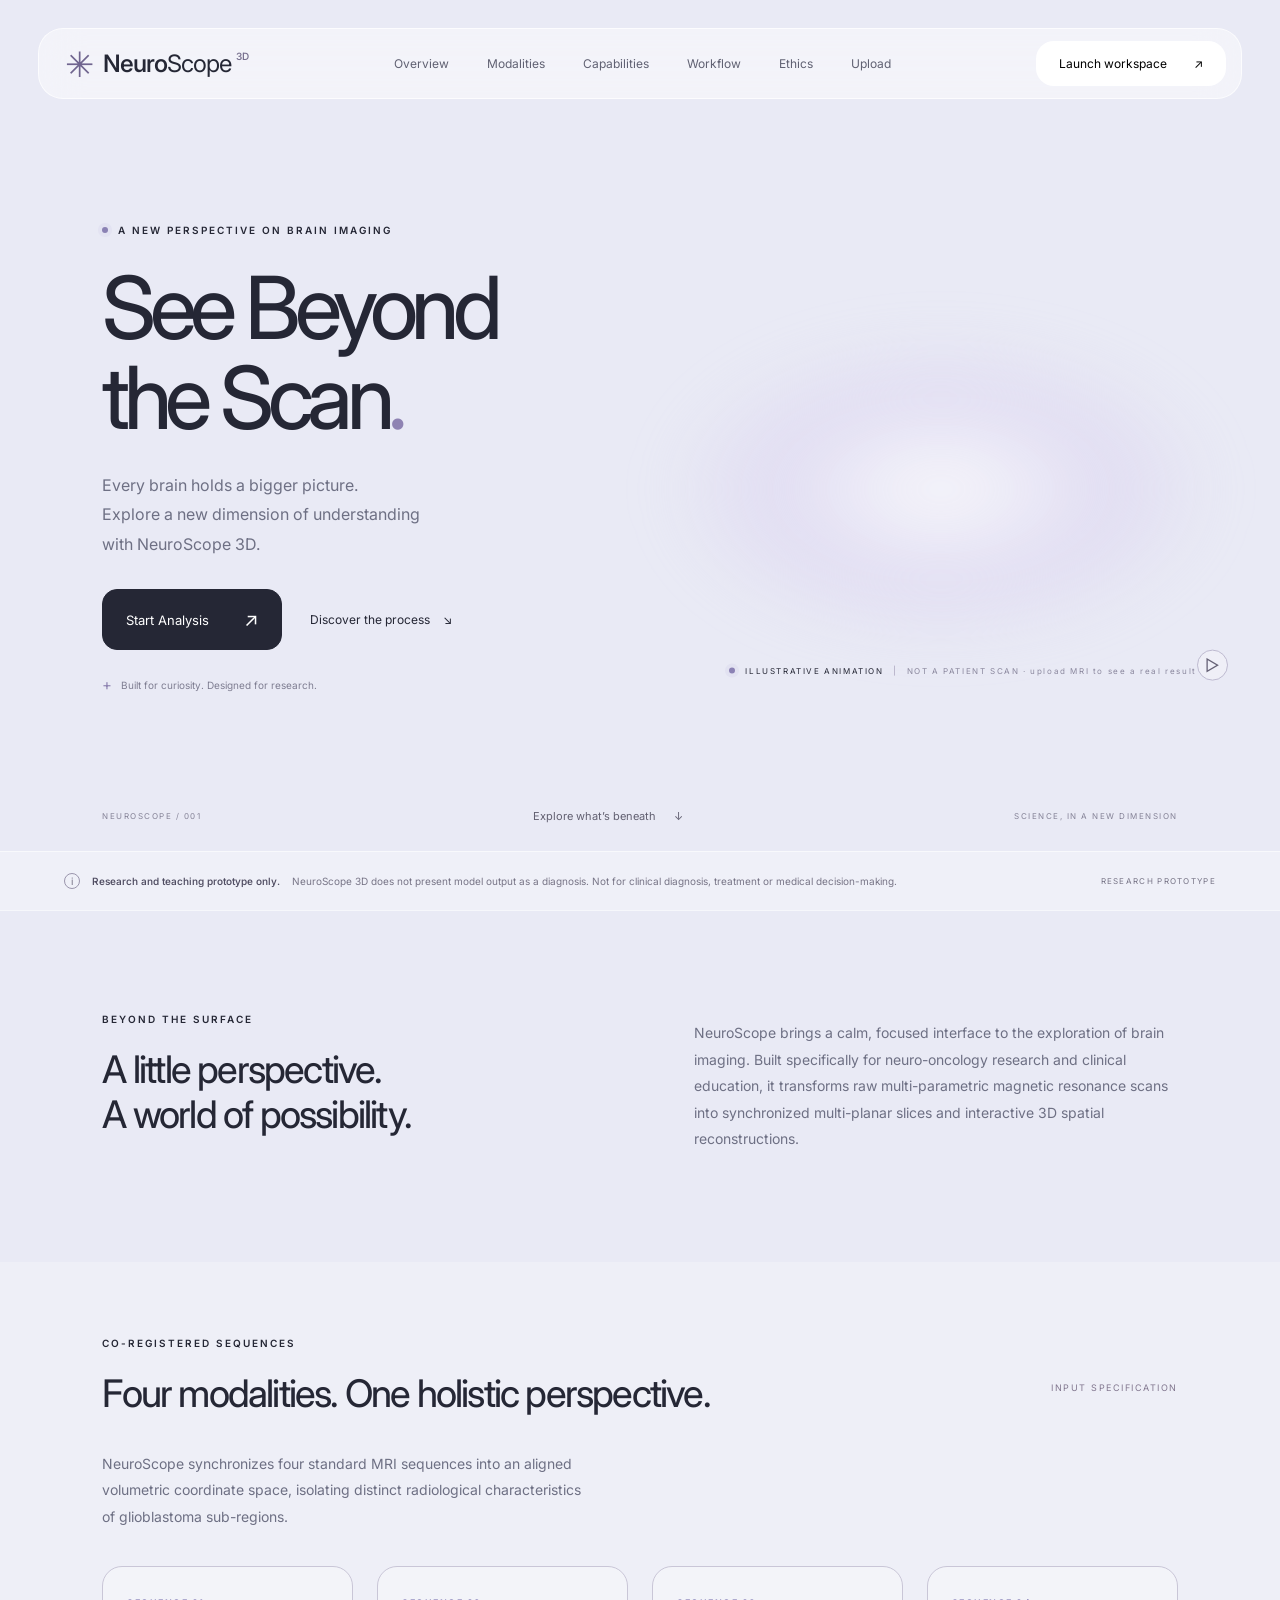
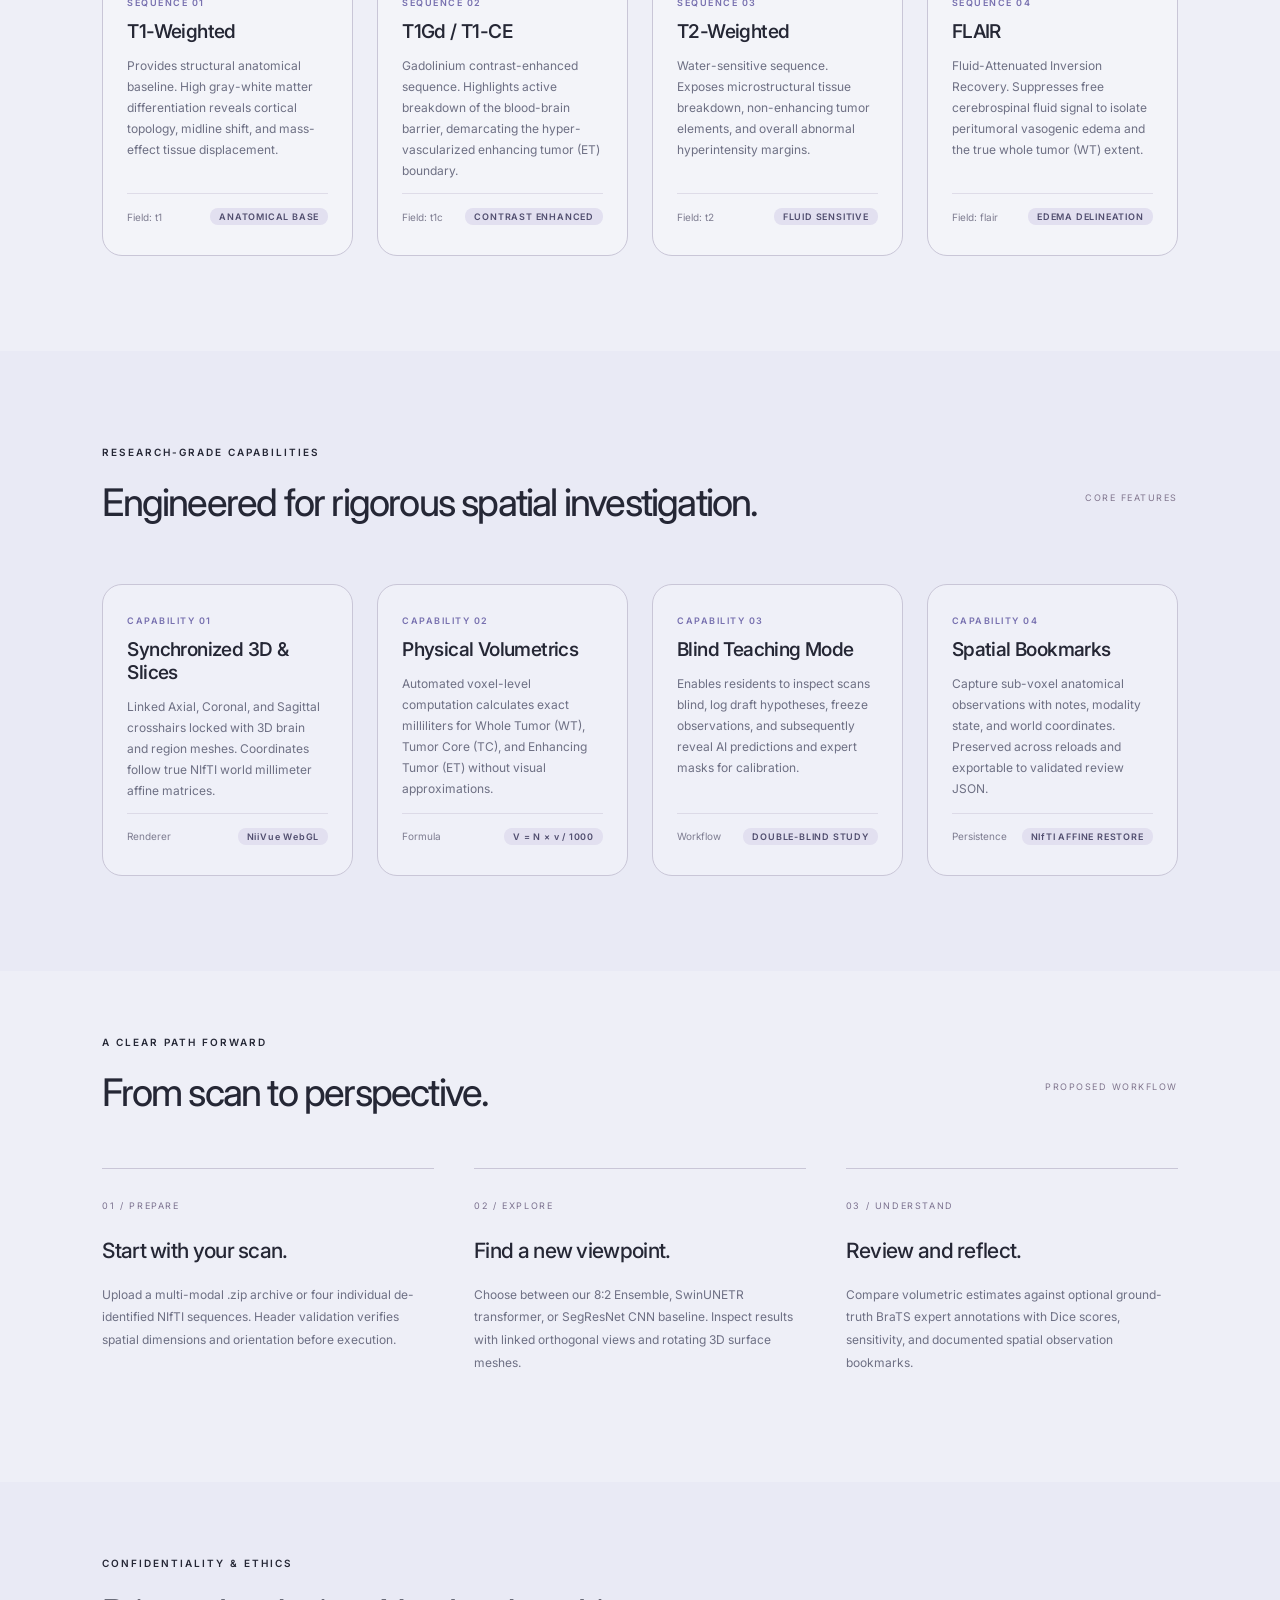
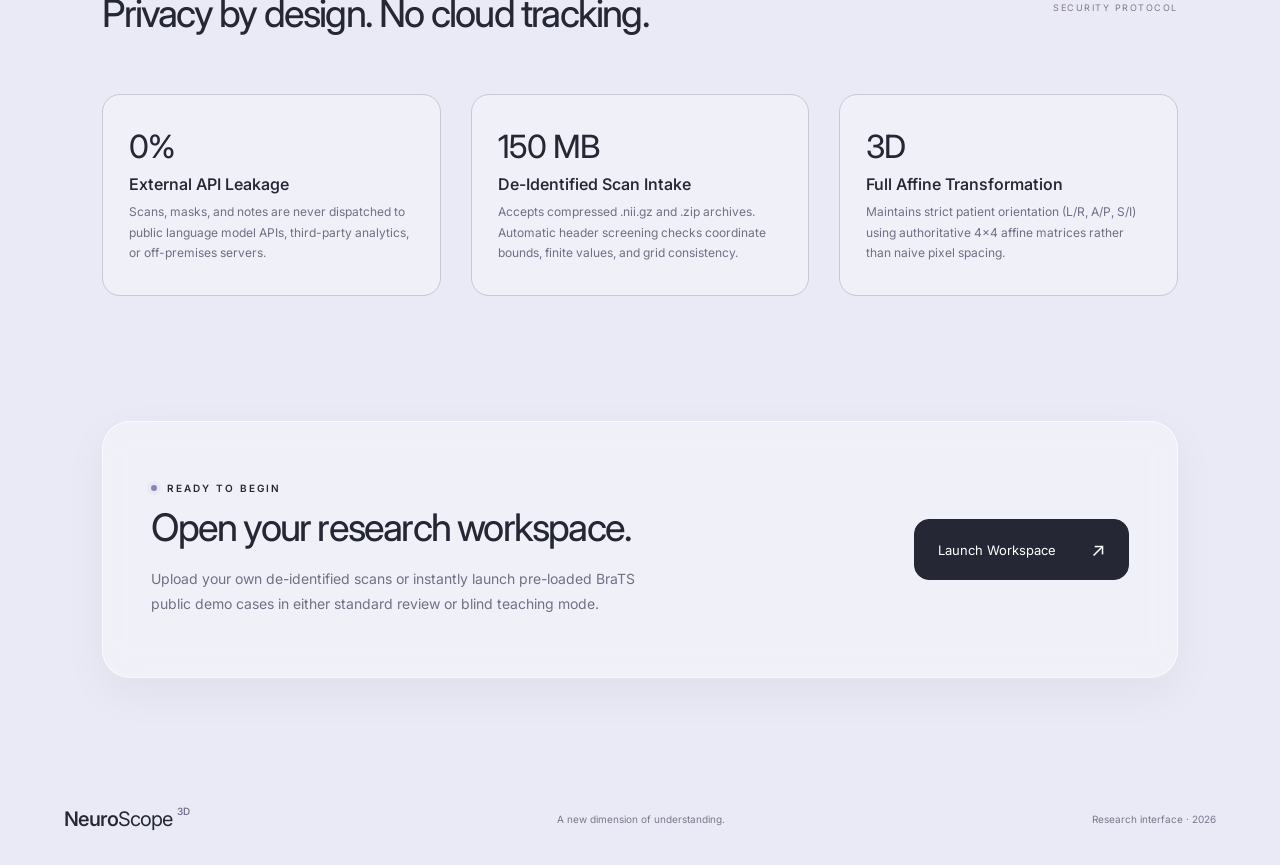
==== commit f7323ab9: "feat(landing): use NeuroPort brain animation" ====
--- a/neuroscope/index.html
+++ b/neuroscope/index.html
@@ -7,7 +7,7 @@
 <main id="main">
 <section class="hero" aria-labelledby="hero-title">
 <div class="hero-copy"><div class="eyebrow"><span class="dot"></span> A NEW PERSPECTIVE ON BRAIN IMAGING</div><h1 id="hero-title">See Beyond<br>the Scan<span class="period">.</span></h1><p>Every brain holds a bigger picture.<br>Explore a new dimension of understanding<br class="desktop"> with NeuroScope 3D.</p><div class="actions"><button class="primary" data-start>Start Analysis <span>↗</span></button><a class="text-link" href="#workflow">Discover the process <span>↘</span></a></div><div class="hero-note"><span class="mini-cross">+</span> Built for curiosity. Designed for research.</div></div>
-<div class="brain-stage"><div class="halo"></div><video id="brain" autoplay muted loop playsinline preload="auto" aria-label="Illustrative brain animation, not a patient scan"><source src="assets/brain-cropped.mp4" type="video/mp4"></video><div class="visual-label"><span class="dot"></span> ILLUSTRATIVE ANIMATION <span class="label-muted">NOT A PATIENT SCAN · upload MRI to see a real result</span></div><button id="motion" class="motion" aria-label="Pause brain animation">Ⅱ</button><p id="video-error" hidden>Brain visualization unavailable.</p></div>
+<div class="brain-stage"><div class="halo"></div><video id="brain" autoplay muted loop playsinline preload="metadata" aria-label="Illustrative brain animation, not a patient scan"><source src="assets/neuroport-brain.mp4" type="video/mp4"></video><div class="visual-label"><span class="dot"></span> ILLUSTRATIVE ANIMATION <span class="label-muted">NOT A PATIENT SCAN · upload MRI to see a real result</span></div><button id="motion" class="motion" aria-label="Pause brain animation">Ⅱ</button><p id="video-error" hidden>Brain visualization unavailable.</p></div>
 <div class="hero-bottom"><span>NEUROSCOPE / 001</span><a href="#about">Explore what’s beneath <span>↓</span></a><span>SCIENCE, IN A NEW DIMENSION</span></div>
 </section>
 <aside class="disclaimer" id="research"><span class="info">i</span><strong>Research and teaching prototype only.</strong><span>NeuroScope 3D does not present model output as a diagnosis. Not for clinical diagnosis, treatment or medical decision-making.</span><span class="research-tag">RESEARCH PROTOTYPE</span></aside>
--- a/neuroscope/styles.css
+++ b/neuroscope/styles.css
@@ -3,6 +3,14 @@
 @media(min-width:1600px){.hero-copy{max-width:750px}}@media(max-width:1000px){.navbar nav{gap:20px}.hero{padding:0 6%;min-height:610px}.hero-copy{width:60%}h1{font-size:72px}.brain-stage{right:-15%;width:70%;opacity:.85}.actions{gap:16px}.research-tag{display:none}.hero-bottom{left:6%;right:6%}.visual-label{left:30%}.label-muted{display:none}}
 @media(max-width:700px){.navbar{margin:16px 5%;padding:10px 17px;border-radius:20px;flex-wrap:wrap;gap:0}.brand{font-size:21px}.brand-icon{font-size:28px}.nav-cta{display:none}.menu{display:flex;gap:14px;margin-left:auto;background:none;border:0;font-size:12px;padding:10px 0}.navbar nav{display:none;width:100%;padding:23px 0 10px;justify-content:space-between}.navbar nav.open{display:flex}.hero{height:auto;min-height:870px;padding:35px 7% 380px;align-items:flex-start}.hero-copy{width:100%;padding:0}.eyebrow{font-size:8px;letter-spacing:1.5px}h1{font-size:clamp(56px,12vw,82px);margin:24px 0}.hero-copy>p{font-size:14px;line-height:1.8}.primary{padding:15px 20px;font-size:12px}.text-link{font-size:11px}.hero-note{font-size:9px;margin-top:19px}.brain-stage{top:auto;bottom:65px;right:-5%;width:110%;height:365px;opacity:1}.visual-label{bottom:0;left:26%}.motion{bottom:-5px;right:15%}.hero-bottom{bottom:20px}.hero-bottom>span:last-child{display:none}.hero-bottom>span{font-size:7px}.disclaimer{padding:19px 7%;flex-wrap:wrap;justify-content:flex-start;gap:8px;font-size:9px}.disclaimer>span:not(.info):not(.research-tag){width:100%;padding-left:24px;line-height:1.7}.section{padding:60px 7%}.about{grid-template-columns:1fr;gap:5px}.section h2{font-size:32px}.section-heading{display:block}.steps{grid-template-columns:1fr;gap:20px}.steps h3{margin:17px 0 8px}.steps p{margin-bottom:5px}footer{padding:30px 7%;flex-wrap:wrap;gap:22px}footer>span:last-child{width:100%}dialog{padding:35px 25px}dialog h2{font-size:30px}}
 @media(prefers-reduced-motion:reduce){html{scroll-behavior:auto}*{transition:none!important}}
+
+/* The hero animation is 16:9; keep its display box aligned with the source frame. */
+.brain-stage { top: 50%; max-width: 1120px; height: auto; aspect-ratio: 16 / 9; transform: translateY(-50%); }
+
+@media (max-width: 700px) {
+  .hero { padding-bottom: 420px; }
+  .brain-stage { top: auto; bottom: 65px; height: auto; aspect-ratio: 16 / 9; transform: none; }
+}
 /* ─── Homepage Expanded Content ─── */
 .grid-4{display:grid;grid-template-columns:repeat(4,1fr);gap:24px;margin-top:36px}
 .feature-card{background:#ffffff45;border:1px solid #c9c6d7;border-radius:20px;padding:30px 24px;display:flex;flex-direction:column;gap:12px;transition:transform .2s,border-color .2s,background .2s}
